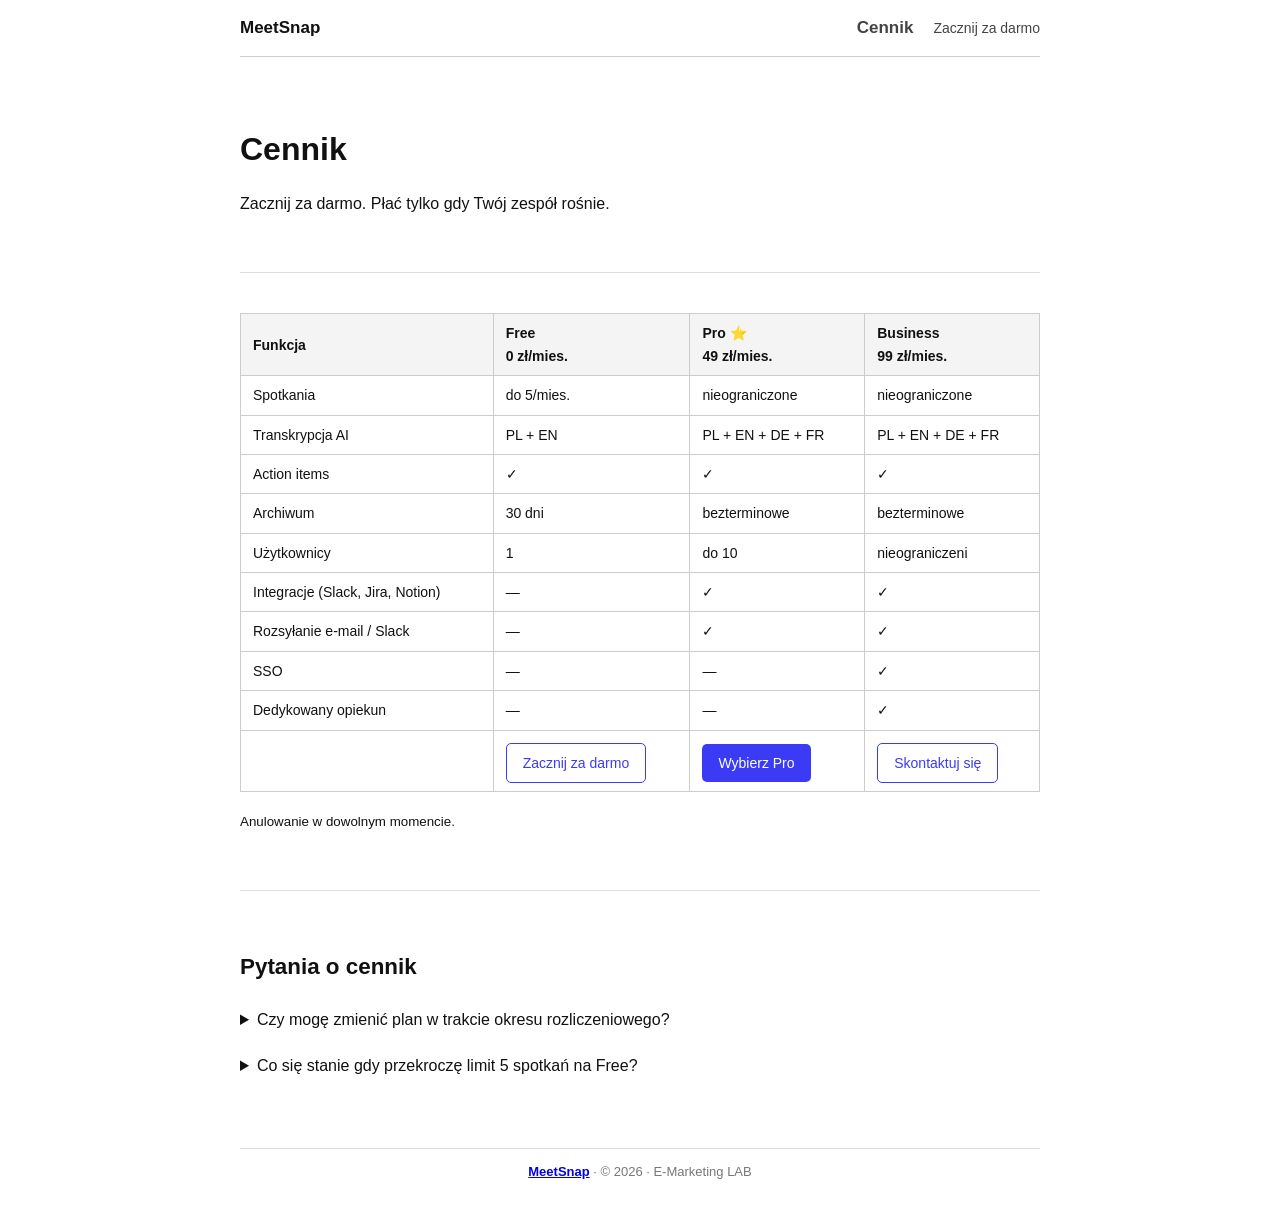
==== pricing.html @ ece5b856 "Initial commit" ====
<!DOCTYPE html>
<html lang="pl">
<head>
  <meta charset="UTF-8" />
  <meta name="viewport" content="width=device-width, initial-scale=1.0" />
  <title>Cennik — MeetSnap</title>
  <link rel="stylesheet" href="style.css" />
  <!-- Google Tag Manager --><!-- GTM_HEAD_SNIPPET --><!-- End Google Tag Manager -->
</head>
<body>
  <!-- Google Tag Manager (noscript) --><!-- GTM_BODY_SNIPPET --><!-- End Google Tag Manager (noscript) -->

  <header>
    <a href="index.html"><strong>MeetSnap</strong></a>
    <nav>
      <a href="pricing.html" id="nav-pricing"><strong>Cennik</strong></a>
      <a href="index.html#signup">Zacznij za darmo</a>
    </nav>
  </header>

  <main>

    <section>
      <h1>Cennik</h1>
      <p>Zacznij za darmo. Płać tylko gdy Twój zespół rośnie.</p>
    </section>

    <hr>

    <section id="pricing">
      <table>
        <thead>
          <tr>
            <th>Funkcja</th>
            <th>Free<br><strong>0 zł/mies.</strong></th>
            <th>Pro ⭐<br><strong>49 zł/mies.</strong></th>
            <th>Business<br><strong>99 zł/mies.</strong></th>
          </tr>
        </thead>
        <tbody>
          <tr><td>Spotkania</td><td>do 5/mies.</td><td>nieograniczone</td><td>nieograniczone</td></tr>
          <tr><td>Transkrypcja AI</td><td>PL + EN</td><td>PL + EN + DE + FR</td><td>PL + EN + DE + FR</td></tr>
          <tr><td>Action items</td><td>✓</td><td>✓</td><td>✓</td></tr>
          <tr><td>Archiwum</td><td>30 dni</td><td>bezterminowe</td><td>bezterminowe</td></tr>
          <tr><td>Użytkownicy</td><td>1</td><td>do 10</td><td>nieograniczeni</td></tr>
          <tr><td>Integracje (Slack, Jira, Notion)</td><td>—</td><td>✓</td><td>✓</td></tr>
          <tr><td>Rozsyłanie e-mail / Slack</td><td>—</td><td>✓</td><td>✓</td></tr>
          <tr><td>SSO</td><td>—</td><td>—</td><td>✓</td></tr>
          <tr><td>Dedykowany opiekun</td><td>—</td><td>—</td><td>✓</td></tr>
        </tbody>
        <tfoot>
          <tr>
            <td></td>
            <td><a href="index.html#signup" class="button btn-outline">Zacznij za darmo</a></td>
            <td><a href="index.html#signup" class="button">Wybierz Pro</a></td>
            <td><a href="index.html#signup" class="button btn-outline">Skontaktuj się</a></td>
          </tr>
        </tfoot>
      </table>
      <p><small>Anulowanie w dowolnym momencie.</small></p>
    </section>

    <hr>

    <section id="faq">
      <h2>Pytania o cennik</h2>
      <details>
        <summary>Czy mogę zmienić plan w trakcie okresu rozliczeniowego?</summary>
        <p>Możesz.</p>
      </details>
      <details>
        <summary>Co się stanie gdy przekroczę limit 5 spotkań na Free?</summary>
        <p>Zostaniesz poinformowany e-mailem. Możesz przejść na Pro lub poczekać do następnego miesiąca. Brak ukrytych opłat.</p>
      </details>
    </section>

  </main>

  <footer>
    <hr>
    <p><a href="index.html"><strong>MeetSnap</strong></a> · © 2026 · E-Marketing LAB</p>
  </footer>

  <script src="script.js"></script>
</body>
</html>
---- style.css ----
body {
  font-family: sans-serif;
  font-size: 16px;
  line-height: 1.6;
  color: #111;
  max-width: 800px;
  margin: 0 auto;
  padding: 0 16px;
}

/* HEADER / NAV */
header {
  display: flex;
  align-items: center;
  justify-content: space-between;
  padding: 0 0;
  height: 56px;
  border-bottom: 1px solid #ccc;
  position: sticky;
  top: 0;
  background: #fff;
}

header a { text-decoration: none; color: #111; }
header strong { font-size: 17px; }

header nav { display: flex; align-items: center; gap: 20px; }
header nav a { font-size: 14px; color: #444; text-decoration: none; }
header nav a:hover { color: #111; }
header nav a.button { color: #fff; }

/* BUTTONS */
.button {
  display: inline-block;
  background: #3b3bf5;
  color: #fff;
  font-family: sans-serif;
  font-size: 14px;
  font-weight: 500;
  padding: 8px 16px;
  border-radius: 5px;
  border: none;
  cursor: pointer;
  text-decoration: none;
}
.button:hover { background: #2a2adb; color: #fff; text-decoration: none; }

.btn-outline {
  background: #fff;
  color: #3b3bf5;
  border: 1px solid #3b3bf5;
}
.btn-outline:hover { background: #f0f0ff; color: #3b3bf5; }

/* FORM BUTTON */
button[type="submit"] {
  display: inline-block;
  background: #3b3bf5;
  color: #fff;
  font-family: sans-serif;
  font-size: 14px;
  font-weight: 500;
  padding: 8px 16px;
  border-radius: 5px;
  border: none;
  cursor: pointer;
  width: 100%;
  max-width: 360px;
  margin-top: 8px;
}
button[type="submit"]:hover { background: #2a2adb; }

section { padding: 40px 0; }

/* CTA SECTION */
.cta-section { text-align: center; }

h1 { font-size: 2rem; margin-bottom: 12px; }
h2 { font-size: 1.4rem; margin-bottom: 16px; }
h3 { font-size: 1rem; margin-top: 20px; margin-bottom: 4px; }

input[type="email"],
input[type="text"],
select {
  font-family: sans-serif;
  font-size: 15px;
  padding: 6px 10px;
  border: 1px solid #aaa;
  border-radius: 4px;
  width: 100%;
  max-width: 360px;
  margin-top: 4px;
  box-sizing: border-box;
}

input[type="checkbox"] { width: auto; margin: 0 6px 0 0; }

table { border-collapse: collapse; width: 100%; margin-bottom: 12px; }
th, td { border: 1px solid #ccc; padding: 8px 12px; text-align: left; font-size: 14px; }
th { background: #f4f4f4; }
tfoot td { padding-top: 12px; }

details { margin-bottom: 8px; }
details summary { cursor: pointer; font-weight: 500; padding: 6px 0; }
details p { margin: 6px 0 10px 16px; color: #444; }

footer { font-size: 13px; color: #777; padding: 16px 0 24px; text-align: center; }

hr { border: none; border-top: 1px solid #ddd; margin: 0; }
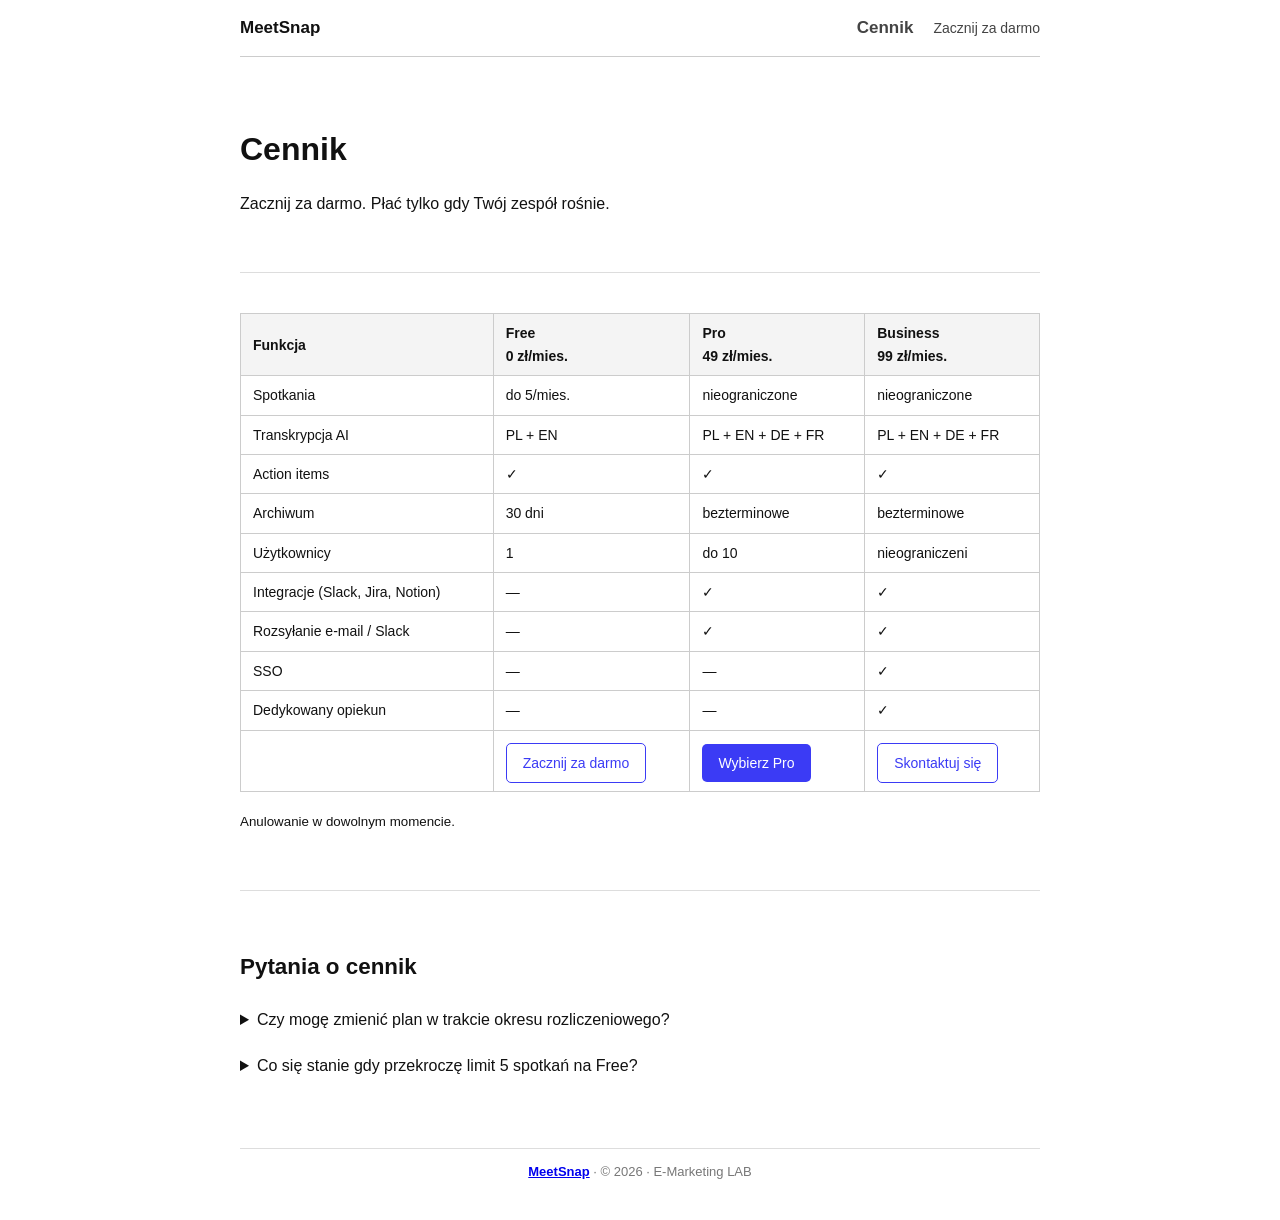
==== commit 242cb7cf: "Removed old 2" ====
--- a/pricing.html
+++ b/pricing.html
@@ -5,10 +5,10 @@
   <meta name="viewport" content="width=device-width, initial-scale=1.0" />
   <title>Cennik — MeetSnap</title>
   <link rel="stylesheet" href="style.css" />
-  <!-- Google Tag Manager --><!-- GTM_HEAD_SNIPPET --><!-- End Google Tag Manager -->
+  <!-- g -->
 </head>
 <body>
-  <!-- Google Tag Manager (noscript) --><!-- GTM_BODY_SNIPPET --><!-- End Google Tag Manager (noscript) -->
+  <!-- g -->
 
   <header>
     <a href="index.html"><strong>MeetSnap</strong></a>
@@ -33,7 +33,7 @@
           <tr>
             <th>Funkcja</th>
             <th>Free<br><strong>0 zł/mies.</strong></th>
-            <th>Pro ⭐<br><strong>49 zł/mies.</strong></th>
+            <th>Pro<br><strong>49 zł/mies.</strong></th>
             <th>Business<br><strong>99 zł/mies.</strong></th>
           </tr>
         </thead>
